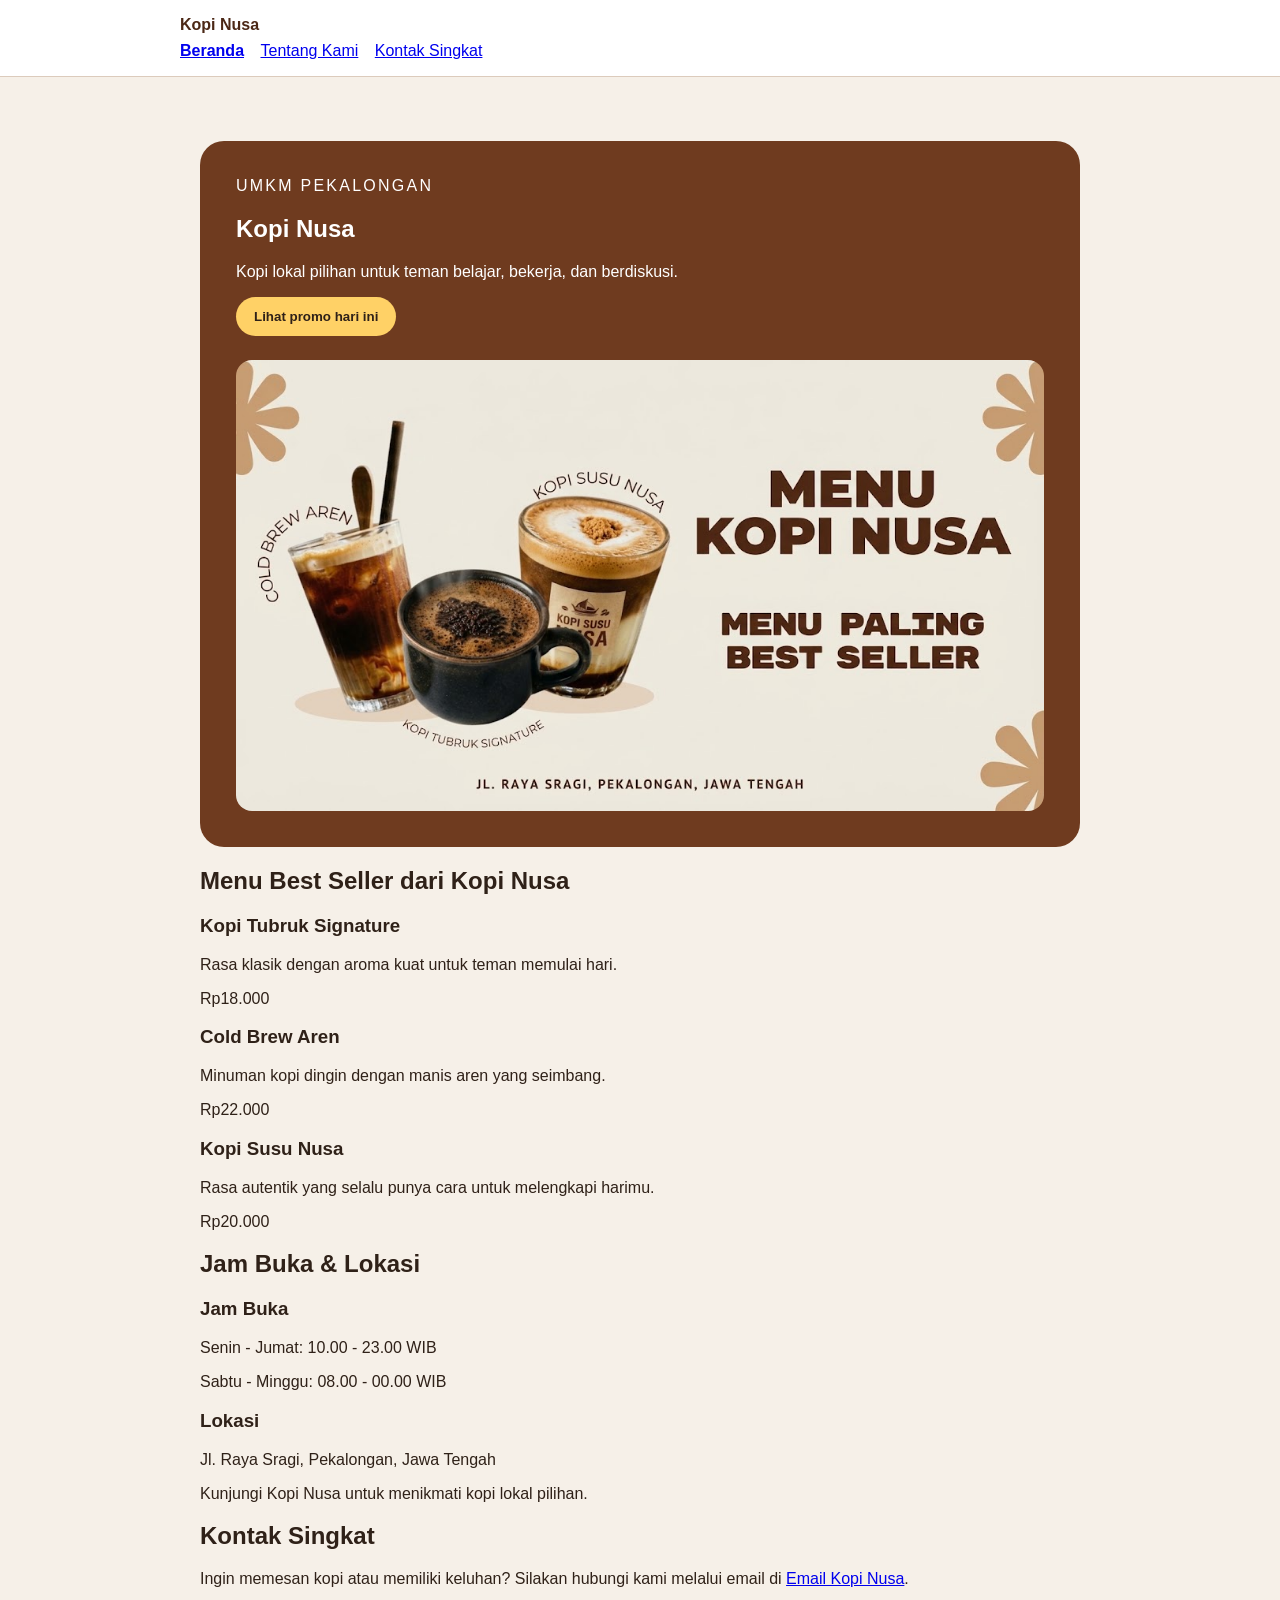
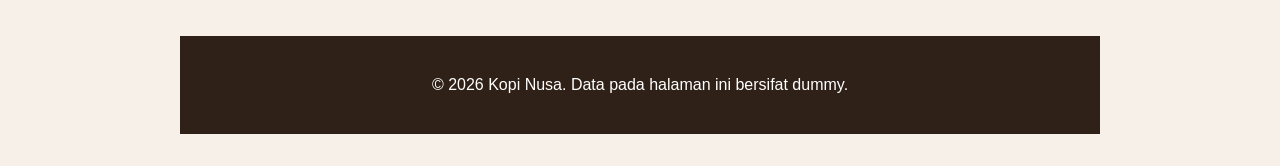
==== index.html @ a10b730d "feat: tambah semantic html dan navigasi dua halaman" ====
<!doctype html>
<html lang="id">
    <head>
        <meta charset="UTF-8">
        <meta name="viewport" content="width=device-width, initial-scale=1">
        <title>Kopi Nusa - Website UMKM</title>
        <link rel="stylesheet" href="css/style.css">
     </head>
    
    <body>
  <a class="skip-link" href="#konten">Lewati ke konten utama</a>
  <header class="site-header">
    <nav class="nav" aria-label="Navigasi utama">
      <a class="brand" href="index.html">Kopi Nusa</a>
      <ul>
        <li><a aria-current="page" href="index.html">Beranda</a></li>
        <li><a href="tentang.html">Tentang Kami</a></li>
        <li><a href="index.html#kontak">Kontak Singkat</a></li>
      </ul>
    </nav>
  </header>

  <main id="konten" class="page">
        <main class="page">
            <section class="hero" aria-labelledby="hero-title">
  <p class="eyebrow">UMKM Pekalongan</p>
  <h1 id="hero-title">Kopi Nusa</h1>
  <p>Kopi lokal pilihan untuk teman belajar, bekerja, dan berdiskusi.</p>
  <button id="promoButton" type="button">Lihat promo hari ini</button>
  <p class="promo-text">Promo beli 2 gratis 1</p>
  <img src="assets/images/kopi-nusa.jpeg"
     alt="Tiga minuman Kopi Nusa yaitu Cold Brew Aren, Kopi Susu Nusa, dan Kopi Tubruk Signature">
</section>

            <div class="product-list">
  <article class="product-card">
    <h2>Menu Best Seller dari Kopi Nusa</h2>
    <h3>Kopi Tubruk Signature</h3>
    <p>Rasa klasik dengan aroma kuat untuk teman memulai hari.</p>
    <p class="price">Rp18.000</p>
  </article>
  <article class="product-card">
    <h3>Cold Brew Aren</h3>
    <p>Minuman kopi dingin dengan manis aren yang seimbang.</p>
    <p class="price">Rp22.000</p>
  </article>
  <article class="product-card">
    <h3>Kopi Susu Nusa</h3>
    <p>Rasa autentik yang selalu punya cara untuk melengkapi harimu.</p>
    <p class="price">Rp20.000</p>
  </article>
</div>

            <section class="info-section" aria-labelledby="info-title">
                <h2 id="info-title">Jam Buka & Lokasi</h2>

                    <section class="info-container">
                    <section class="info-card">
                    <h3>Jam Buka</h3>
                    <p>Senin - Jumat: 10.00 - 23.00 WIB</p>
                    <p>Sabtu - Minggu: 08.00 - 00.00 WIB</p>
                </section>

                <section class="info-card">
                    <h3>Lokasi</h3>
                    <p>Jl. Raya Sragi, Pekalongan, Jawa Tengah</p>
                     <p>Kunjungi Kopi Nusa untuk menikmati kopi lokal pilihan.</p>
                </section>
                
                </section>
            </section>
            <section id="kontak" class="contact">
    <h2>Kontak Singkat</h2>
    <p>
        Ingin memesan kopi atau memiliki keluhan? Silakan hubungi kami melalui email di
        <a href="mailto:kopinusasragi@gmail.com">Email Kopi Nusa</a>.
    </p>
</section>
        </main>

<footer class="site-footer">
    <p>&copy; 2026 Kopi Nusa. Data pada halaman ini bersifat dummy.</p>
</footer>

<script src="js/script.js"></script>
    </body>
</html>
---- css/style.css ----
body {
    margin: 0;
    color: #2f2118;
    background: #f6f0e8;
    font-family: Arial, sans-serif;
}

.page {
    max-width: 920px;
    margin: 0 auto;
    padding: 32px 20px;
}

.hero {
    padding: 36px;
    color: white;
    background: #6f3b1f;
    border-radius: 24px;
}

.eyebrow {
    margin: 0 0 8px;
    letter-spacing: 0.14em;
    text-transform: uppercase;
}

.products {
    padding-left: 1.2rem;
}

button {
    padding: 12px 18px;
    color:#2f2118;
    font-weight: 700;
    cursor: pointer;
    background: #ffd166;
    border: 0;
    border-radius: 999px;

}
.promo-text {
    display: none;
    margin-top: 15px;
    padding: 15px 20px;
    background: #ffd166;
    color: #2f2118;
    border-radius: 12px;
    font-weight: bold;
}

.skip-link {
    position: absolute;
    left: -9999px;
    padding: 8px 12px;
    color: white;
    background: #2f2118;
}

.skip-link:focus {
    top: 8px;
    left: 8px;
}

.site-header {
    padding: 16px 20px;
    background: white;
    border-bottom: 1px solid #dccbbc;
}

.nav {
    max-width: 920px;
    margin: 0 auto;
}

.brand {
    display: inline-block;
    margin-bottom: 8px;
    color: #4b2715;
    font-weight: 800;
    text-decoration: none;
}

.nav ul {
    padding: 0;
    margin: 0;
    list-style: none;
}

.nav li {
    display: inline-block;
    margin-right: 12px;
}

.nav a[aria-current="page"] {
    font-weight: 800;
}

a:focus-visible,
button:focus-visible {
    outline: 3px solid #2563eb;
    outline-offset: 3px;
}

.site-footer {
    padding: 24px 20px;
    color: white;
    text-align: center;
    background: #2f2118;
}

.hero img {
    display: block;
    width: 100%;
    height: auto;
    margin-top: 24px;
    border-radius: 16px;
}
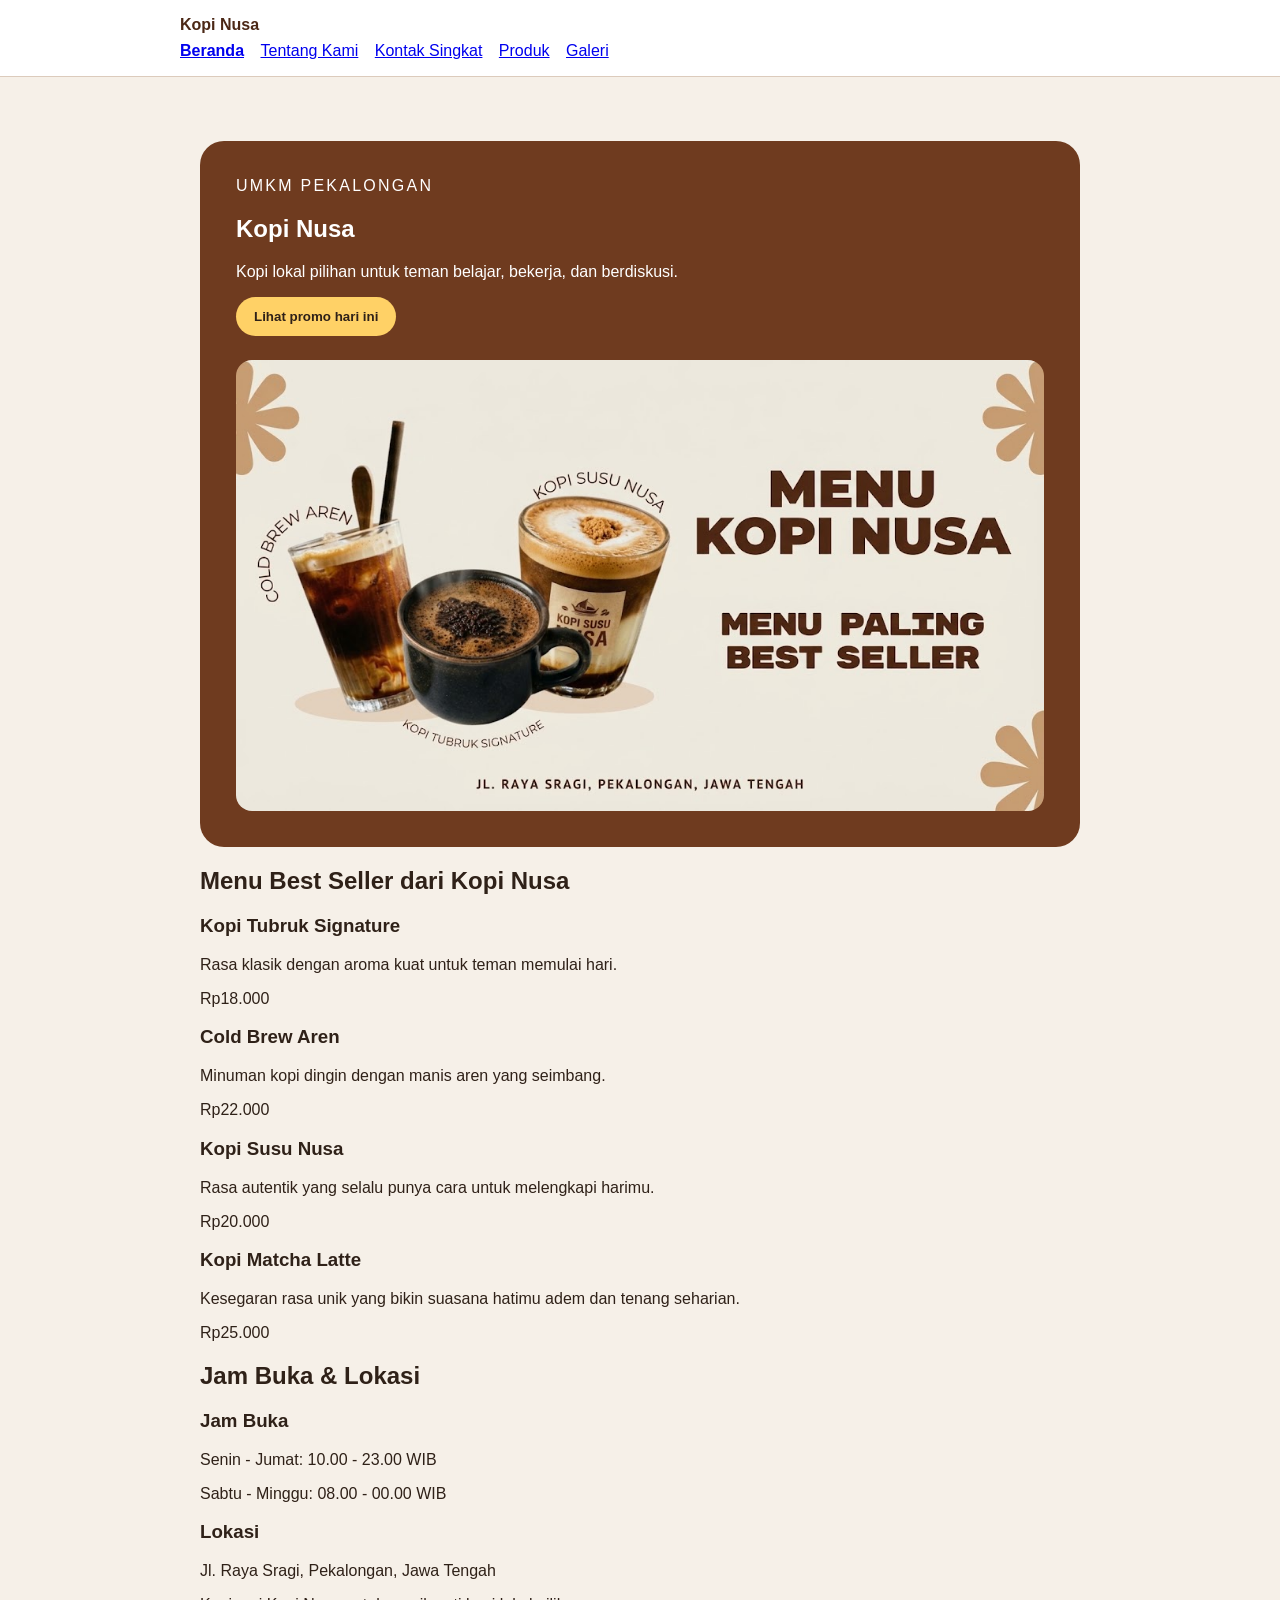
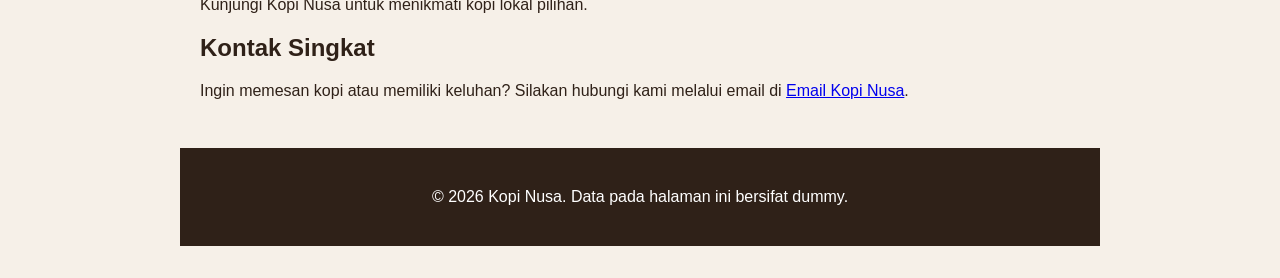
==== commit 72d7a0fa: "feat: tambah media dan tabel katalog" ====
--- a/index.html
+++ b/index.html
@@ -16,6 +16,8 @@
         <li><a aria-current="page" href="index.html">Beranda</a></li>
         <li><a href="tentang.html">Tentang Kami</a></li>
         <li><a href="index.html#kontak">Kontak Singkat</a></li>
+        <li><a href="produk.html">Produk</a></li>
+        <li><a href="galeri.html">Galeri</a></li>
       </ul>
     </nav>
   </header>
@@ -48,6 +50,11 @@
     <h3>Kopi Susu Nusa</h3>
     <p>Rasa autentik yang selalu punya cara untuk melengkapi harimu.</p>
     <p class="price">Rp20.000</p>
+  </article>
+   <article class="product-card">
+    <h3>Kopi Matcha Latte</h3>
+    <p>Kesegaran rasa unik yang bikin suasana hatimu adem dan tenang seharian.</p>
+    <p class="price">Rp25.000</p>
   </article>
 </div>
 
--- a/css/style.css
+++ b/css/style.css
@@ -114,4 +114,16 @@
     height: auto;
     margin-top: 24px;
     border-radius: 16px;
-}+}
+
+img { 
+    max-width: 100%; height: auto; 
+}
+figure {
+     margin: 0 0 24px; 
+    }
+figcaption { margin-top: 8px; color: #6b5b52; }
+table { width: 100%; border-collapse: collapse; }
+caption { margin-bottom: 8px; font-weight: 700; text-align: left; }
+th,
+td { padding: 10px; text-align: left; border: 1px solid #dccbbc; }
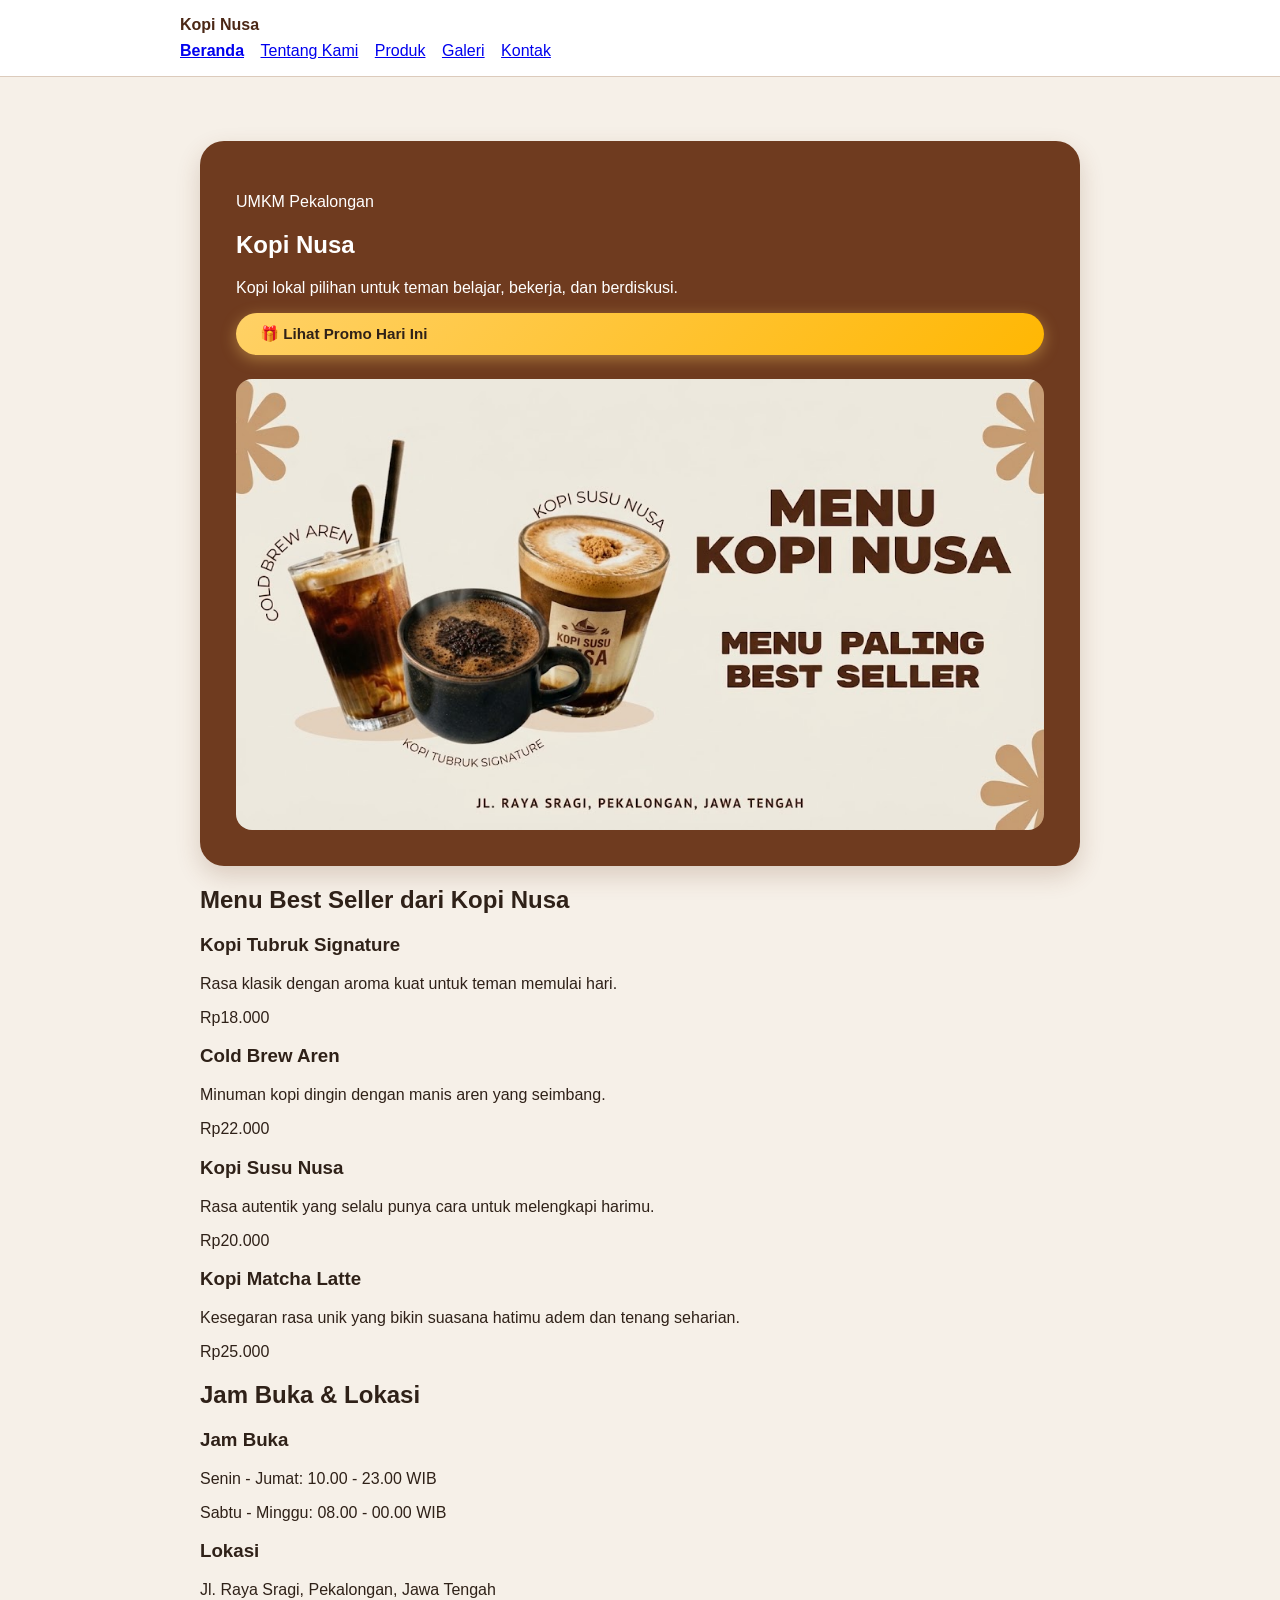
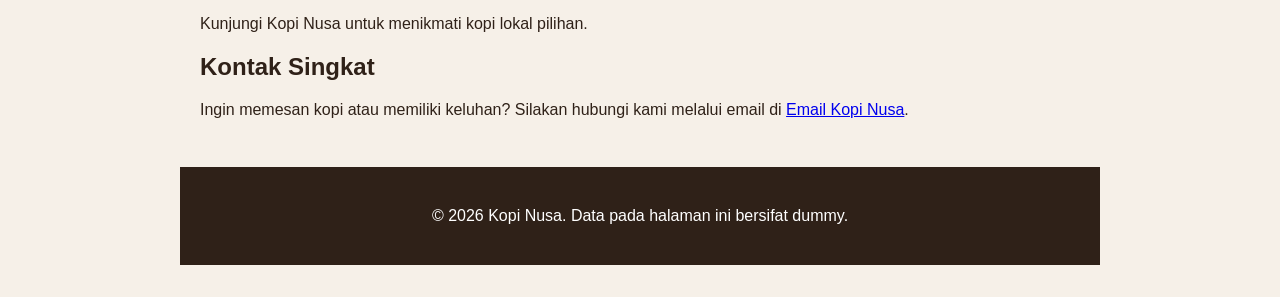
==== commit 81125053: "feat: tambah form kontak aksesibel dan preview" ====
--- a/index.html
+++ b/index.html
@@ -15,21 +15,24 @@
       <ul>
         <li><a aria-current="page" href="index.html">Beranda</a></li>
         <li><a href="tentang.html">Tentang Kami</a></li>
-        <li><a href="index.html#kontak">Kontak Singkat</a></li>
         <li><a href="produk.html">Produk</a></li>
         <li><a href="galeri.html">Galeri</a></li>
+        <li><a href="kontak.html">Kontak</a></li>
       </ul>
     </nav>
   </header>
 
   <main id="konten" class="page">
         <main class="page">
-            <section class="hero" aria-labelledby="hero-title">
+           <!-- KODE BARU -->
+<section class="hero" aria-labelledby="hero-title">
   <p class="eyebrow">UMKM Pekalongan</p>
   <h1 id="hero-title">Kopi Nusa</h1>
   <p>Kopi lokal pilihan untuk teman belajar, bekerja, dan berdiskusi.</p>
-  <button id="promoButton" type="button">Lihat promo hari ini</button>
-  <p class="promo-text">Promo beli 2 gratis 1</p>
+  
+  <button id="promoButton" type="button">🎁 Lihat Promo Hari Ini</button>
+  <p class="promo-text">🎉 Promo Beli 2 Gratis 1, khusus hari ini!</p>
+
   <img src="assets/images/kopi-nusa.jpeg"
      alt="Tiga minuman Kopi Nusa yaitu Cold Brew Aren, Kopi Susu Nusa, dan Kopi Tubruk Signature">
 </section>
--- a/css/style.css
+++ b/css/style.css
@@ -16,36 +16,57 @@
     color: white;
     background: #6f3b1f;
     border-radius: 24px;
+    box-shadow: 0 10px 25px rgba(111, 59, 31, 0.2);
 }
 
-.eyebrow {
-    margin: 0 0 8px;
-    letter-spacing: 0.14em;
-    text-transform: uppercase;
+.hero button {
+    display: inline-flex;
+    align-items: center;
+    gap: 8px;
+    padding: 12px 24px;
+    color: #2f2118;
+    font-weight: 700;
+    font-size: 0.95rem;
+    cursor: pointer;
+    background: linear-gradient(135deg, #ffd166, #ffb703);
+    border: none;
+    border-radius: 999px;
+    box-shadow: 0 4px 15px rgba(255, 209, 102, 0.4);
+    transition: all 0.25s cubic-bezier(0.175, 0.885, 0.32, 1.275);
 }
 
-.products {
-    padding-left: 1.2rem;
+.hero button:hover {
+    transform: translateY(-2px) scale(1.02);
+    box-shadow: 0 8px 20px rgba(255, 209, 102, 0.5);
 }
 
-button {
-    padding: 12px 18px;
-    color:#2f2118;
-    font-weight: 700;
-    cursor: pointer;
-    background: #ffd166;
-    border: 0;
-    border-radius: 999px;
+.hero button:active {
+    transform: translateY(1px) scale(0.98);
+}
 
-}
 .promo-text {
     display: none;
-    margin-top: 15px;
-    padding: 15px 20px;
-    background: #ffd166;
-    color: #2f2118;
+    margin-top: 18px;
+    padding: 14px 20px;
+    background: rgba(255, 255, 255, 0.15);
+    backdrop-filter: blur(8px);
+    color: #ffffff;
+    border-left: 4px solid #ffd166;
     border-radius: 12px;
-    font-weight: bold;
+    font-weight: 700;
+    font-size: 1rem;
+    animation: slideDown 0.35s ease forwards;
+}
+
+@keyframes slideDown {
+    from {
+        opacity: 0;
+        transform: translateY(-8px);
+    }
+    to {
+        opacity: 1;
+        transform: translateY(0);
+    }
 }
 
 .skip-link {
@@ -126,4 +147,33 @@
 table { width: 100%; border-collapse: collapse; }
 caption { margin-bottom: 8px; font-weight: 700; text-align: left; }
 th,
-td { padding: 10px; text-align: left; border: 1px solid #dccbbc; }+td { padding: 10px; text-align: left; border: 1px solid #dccbbc; }
+.field { margin-bottom: 16px; }
+
+.field label { font-weight: 600; color: #4b2715; }
+
+input[type="text"],
+input[type="email"],
+input[type="tel"],
+select,
+textarea {
+    width: 100%;
+    padding: 10px 12px;
+    border: 1px solid #dccbbc;
+    border-radius: 8px;
+    box-sizing: border-box;
+}
+
+fieldset {
+    border: 1px solid #dccbbc;
+    border-radius: 8px;
+    padding: 12px;
+}
+
+button {
+    width: 100%;
+    background: #6f3b1f;
+    color: white;
+    padding: 12px;
+    border-radius: 8px;
+}
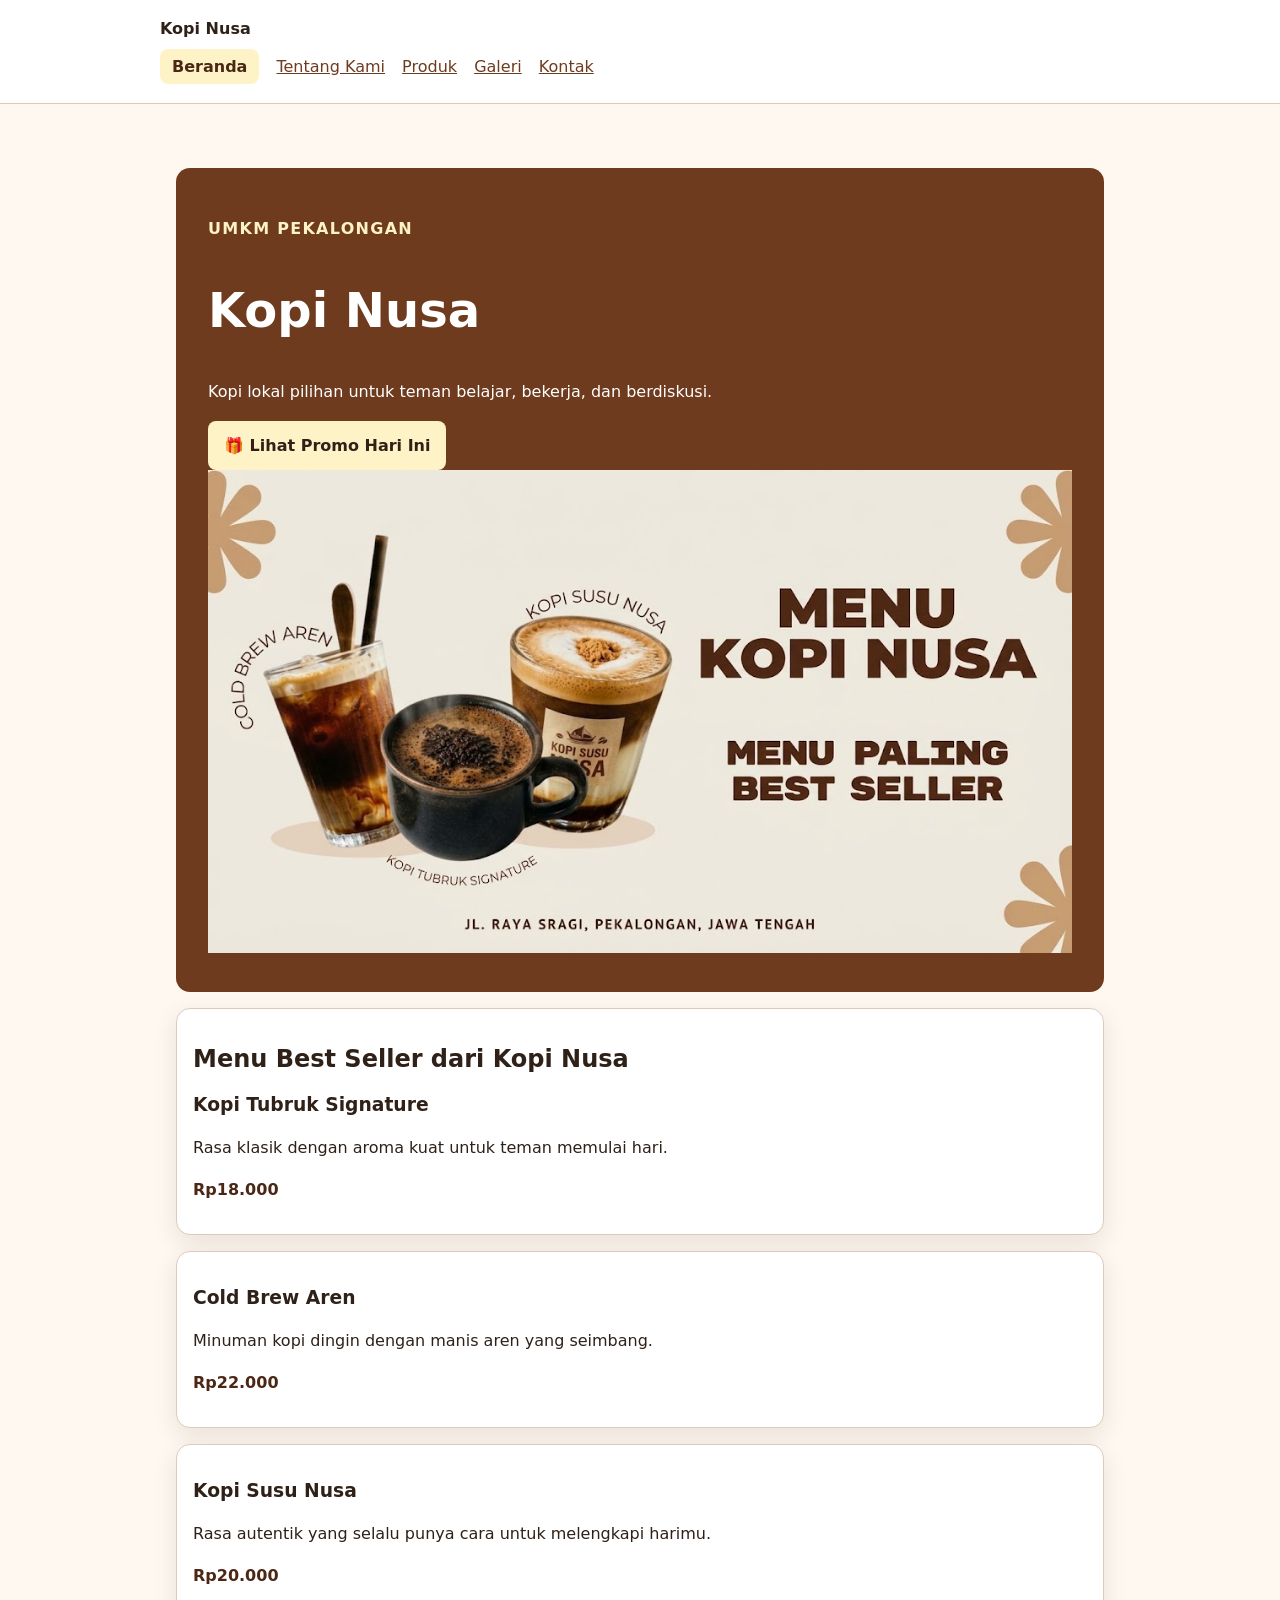
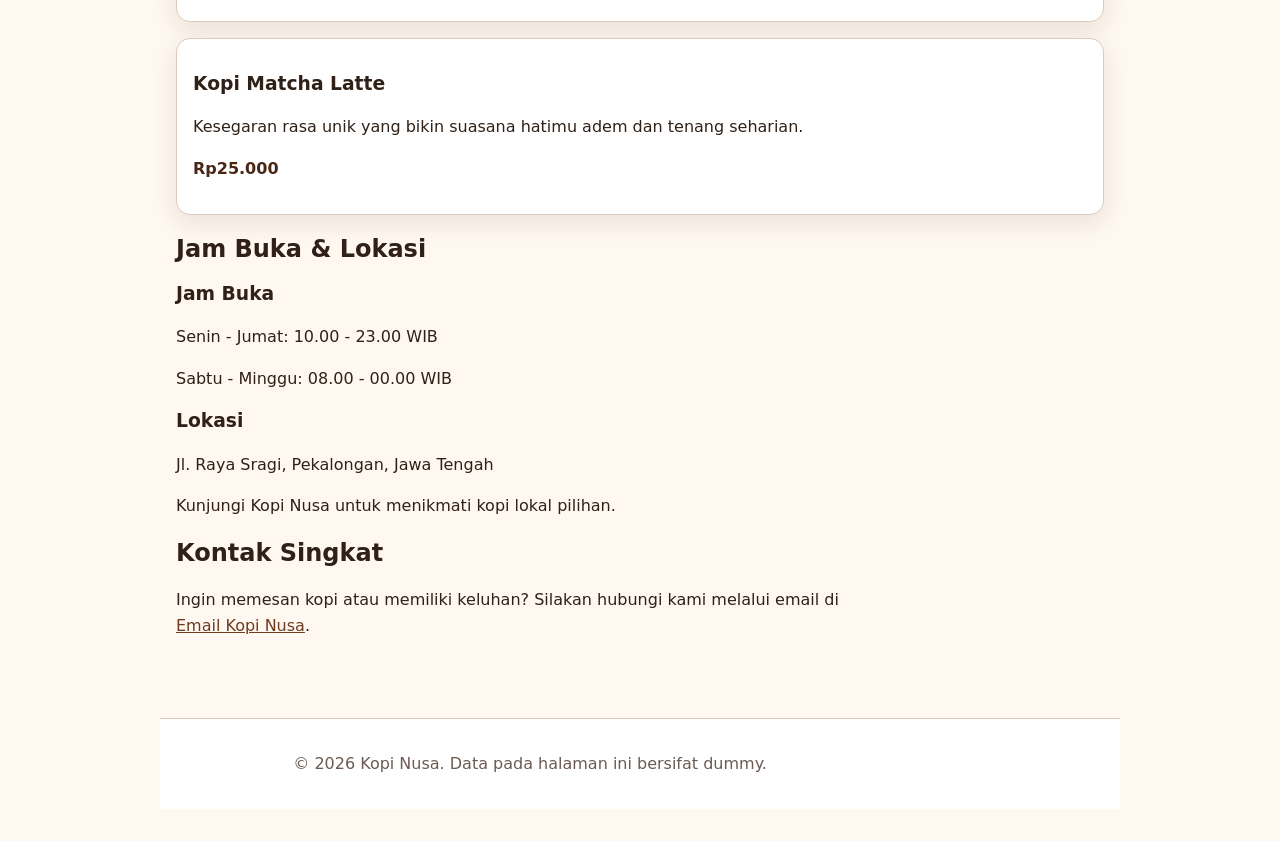
==== commit cc7d95a8: "feat: bangun fondasi css dan design token" ====
--- a/index.html
+++ b/index.html
@@ -24,7 +24,6 @@
 
   <main id="konten" class="page">
         <main class="page">
-           <!-- KODE BARU -->
 <section class="hero" aria-labelledby="hero-title">
   <p class="eyebrow">UMKM Pekalongan</p>
   <h1 id="hero-title">Kopi Nusa</h1>
--- a/css/style.css
+++ b/css/style.css
@@ -1,179 +1,308 @@
+:root {
+  --color-primary: #6f3b1f;
+  --color-primary-strong: #4b2715;
+  --color-text: #2f2118;
+  --color-muted: #6b5b52;
+  --color-surface: #ffffff;
+  --color-surface-soft: #fff8f0;
+  --color-border: #dccbbc;
+  --color-focus: #1d4ed8;
+
+  --space-1: 0.5rem;
+  --space-2: 0.75rem;
+  --space-3: 1rem;
+  --space-4: 1.5rem;
+  --space-5: 2rem;
+
+  --radius-sm: 0.5rem;
+  --radius-md: 0.875rem;
+
+  --shadow-card: 0 0.5rem 1.5rem rgb(47 33 24 / 0.1);
+}
+
+*,
+*::before,
+*::after {
+  box-sizing: border-box;
+}
+
+html {
+  color-scheme: light;
+}
+
 body {
-    margin: 0;
-    color: #2f2118;
-    background: #f6f0e8;
-    font-family: Arial, sans-serif;
-}
-
+  margin: 0;
+  color: var(--color-text);
+  background: var(--color-surface-soft);
+  font-family: system-ui, -apple-system, BlinkMacSystemFont, "Segoe UI", sans-serif;
+  font-size: 1rem;
+  line-height: 1.6;
+}
+
+img {
+  max-width: 100%;
+  height: auto;
+}
+
+a {
+  color: var(--color-primary);
+}
+
+a:hover {
+  color: var(--color-primary-strong);
+}
+
+:focus-visible {
+  outline: 3px solid var(--color-focus);
+  outline-offset: 3px;
+}
+
+.skip-link {
+  position: absolute;
+  top: -5rem;
+  left: var(--space-3);
+  padding: var(--space-2) var(--space-3);
+  color: var(--color-surface);
+  background: var(--color-text);
+}
+
+.skip-link:focus {
+  top: var(--space-3);
+}
+
+.site-header,
+.site-footer {
+  padding: var(--space-3) var(--space-4);
+  background: var(--color-surface);
+  border-bottom: 1px solid var(--color-border);
+}
+
+.site-footer {
+  margin-top: var(--space-5);
+  color: var(--color-muted);
+  text-align: center;
+  border-top: 1px solid var(--color-border);
+  border-bottom: 0;
+}
+
+.nav,
 .page {
-    max-width: 920px;
-    margin: 0 auto;
-    padding: 32px 20px;
+  width: min(100% - 2rem, 60rem);
+  margin-inline: auto;
+}
+
+.brand {
+  display: inline-block;
+  margin-bottom: var(--space-2);
+  color: var(--color-text);
+  font-weight: 800;
+  text-decoration: none;
+}
+
+.nav ul {
+  padding: 0;
+  margin: 0;
+  list-style: none;
+}
+
+.nav li {
+  display: inline-block;
+  margin: 0 var(--space-2) var(--space-1) 0;
+}
+
+.nav a[aria-current="page"] {
+  padding: var(--space-1) var(--space-2);
+  color: var(--color-primary-strong);
+  font-weight: 700;
+  text-decoration: none;
+  background: #fef3c7;
+  border-radius: var(--radius-sm);
+}
+
+.page {
+  padding-block: var(--space-5);
 }
 
 .hero {
-    padding: 36px;
-    color: white;
-    background: #6f3b1f;
-    border-radius: 24px;
-    box-shadow: 0 10px 25px rgba(111, 59, 31, 0.2);
+  padding: var(--space-5);
+  color: var(--color-surface);
+  background: var(--color-primary);
+  border-radius: var(--radius-md);
+}
+
+h1,
+h2,
+h3 {
+  line-height: 1.2;
+  text-wrap: balance;
+}
+
+h1 {
+  font-size: clamp(2rem, 6vw, 3rem);
+}
+
+p,
+li {
+  max-width: 68ch;
+}
+
+.eyebrow {
+  color: var(--color-primary);
+  font-weight: 800;
+  letter-spacing: 0.08em;
+  text-transform: uppercase;
+}
+
+.hero .eyebrow {
+  color: #fef3c7;
+}
+
+.price {
+  color: var(--color-primary-strong);
+  font-weight: 800;
+}
+
+.button,
+button {
+  display: inline-block;
+  padding: var(--space-2) var(--space-3);
+  color: var(--color-surface);
+  font: inherit;
+  font-weight: 700;
+  text-decoration: none;
+  cursor: pointer;
+  background: var(--color-primary);
+  border: 0;
+  border-radius: var(--radius-sm);
+}
+
+.button:hover,
+button:hover {
+  color: var(--color-surface);
+  background: var(--color-primary-strong);
 }
 
 .hero button {
-    display: inline-flex;
-    align-items: center;
-    gap: 8px;
-    padding: 12px 24px;
-    color: #2f2118;
-    font-weight: 700;
-    font-size: 0.95rem;
-    cursor: pointer;
-    background: linear-gradient(135deg, #ffd166, #ffb703);
-    border: none;
-    border-radius: 999px;
-    box-shadow: 0 4px 15px rgba(255, 209, 102, 0.4);
-    transition: all 0.25s cubic-bezier(0.175, 0.885, 0.32, 1.275);
+  color: var(--color-text);
+  background: #fef3c7;
 }
 
 .hero button:hover {
-    transform: translateY(-2px) scale(1.02);
-    box-shadow: 0 8px 20px rgba(255, 209, 102, 0.5);
-}
-
-.hero button:active {
-    transform: translateY(1px) scale(0.98);
+  color: var(--color-text);
+  background: #fde68a;
 }
 
 .promo-text {
-    display: none;
-    margin-top: 18px;
-    padding: 14px 20px;
-    background: rgba(255, 255, 255, 0.15);
-    backdrop-filter: blur(8px);
-    color: #ffffff;
-    border-left: 4px solid #ffd166;
-    border-radius: 12px;
-    font-weight: 700;
-    font-size: 1rem;
-    animation: slideDown 0.35s ease forwards;
+  display: none;
+  margin-top: var(--space-3);
+  padding: var(--space-2) var(--space-3);
+  background: rgba(255, 255, 255, 0.15);
+  backdrop-filter: blur(8px);
+  color: #ffffff;
+  border-left: 4px solid #fef3c7;
+  border-radius: var(--radius-sm);
+  font-weight: 700;
+  animation: slideDown 0.35s ease forwards;
 }
 
 @keyframes slideDown {
-    from {
-        opacity: 0;
-        transform: translateY(-8px);
-    }
-    to {
-        opacity: 1;
-        transform: translateY(0);
-    }
-}
-
-.skip-link {
-    position: absolute;
-    left: -9999px;
-    padding: 8px 12px;
-    color: white;
-    background: #2f2118;
-}
-
-.skip-link:focus {
-    top: 8px;
-    left: 8px;
-}
-
-.site-header {
-    padding: 16px 20px;
-    background: white;
-    border-bottom: 1px solid #dccbbc;
-}
-
-.nav {
-    max-width: 920px;
-    margin: 0 auto;
-}
-
-.brand {
-    display: inline-block;
-    margin-bottom: 8px;
-    color: #4b2715;
-    font-weight: 800;
-    text-decoration: none;
-}
-
-.nav ul {
-    padding: 0;
-    margin: 0;
-    list-style: none;
-}
-
-.nav li {
-    display: inline-block;
-    margin-right: 12px;
-}
-
-.nav a[aria-current="page"] {
-    font-weight: 800;
-}
-
-a:focus-visible,
-button:focus-visible {
-    outline: 3px solid #2563eb;
-    outline-offset: 3px;
-}
-
-.site-footer {
-    padding: 24px 20px;
-    color: white;
-    text-align: center;
-    background: #2f2118;
-}
-
-.hero img {
-    display: block;
-    width: 100%;
-    height: auto;
-    margin-top: 24px;
-    border-radius: 16px;
-}
-
-img { 
-    max-width: 100%; height: auto; 
-}
+  from {
+    opacity: 0;
+    transform: translateY(-8px);
+  }
+  to {
+    opacity: 1;
+    transform: translateY(0);
+  }
+}
+
+.product-card,
+.media-card,
+table,
+form {
+  margin-block: var(--space-3);
+  padding: var(--space-3);
+  background: var(--color-surface);
+  border: 1px solid var(--color-border);
+  border-radius: var(--radius-md);
+  box-shadow: var(--shadow-card);
+}
+
 figure {
-     margin: 0 0 24px; 
-    }
-figcaption { margin-top: 8px; color: #6b5b52; }
-table { width: 100%; border-collapse: collapse; }
-caption { margin-bottom: 8px; font-weight: 700; text-align: left; }
+  margin-inline: 0;
+}
+
+figcaption,
+caption {
+  color: var(--color-muted);
+}
+
+table {
+  width: 100%;
+  border-collapse: collapse;
+  border-radius: 0;
+}
+
+caption {
+  margin-bottom: var(--space-2);
+  font-weight: 700;
+  text-align: left;
+}
+
 th,
-td { padding: 10px; text-align: left; border: 1px solid #dccbbc; }
-.field { margin-bottom: 16px; }
-
-.field label { font-weight: 600; color: #4b2715; }
-
-input[type="text"],
-input[type="email"],
-input[type="tel"],
-select,
-textarea {
-    width: 100%;
-    padding: 10px 12px;
-    border: 1px solid #dccbbc;
-    border-radius: 8px;
-    box-sizing: border-box;
+td {
+  padding: var(--space-2);
+  text-align: left;
+  border: 1px solid var(--color-border);
+}
+
+th {
+  background: var(--color-surface-soft);
+}
+
+.field {
+  margin-bottom: var(--space-3);
+}
+
+.field label,
+legend {
+  display: block;
+  margin-bottom: var(--space-1);
+  font-weight: 700;
+}
+
+.field input,
+.field select,
+.field textarea {
+  width: 100%;
+  padding: var(--space-2);
+  color: inherit;
+  font: inherit;
+  background: var(--color-surface);
+  border: 1px solid var(--color-border);
+  border-radius: var(--radius-sm);
+}
+
+input[type="radio"],
+input[type="checkbox"] {
+  width: auto;
 }
 
 fieldset {
-    border: 1px solid #dccbbc;
-    border-radius: 8px;
-    padding: 12px;
-}
-
-button {
-    width: 100%;
-    background: #6f3b1f;
-    color: white;
-    padding: 12px;
-    border-radius: 8px;
+  margin: 0 0 var(--space-3);
+  padding: var(--space-3);
+  border: 1px solid var(--color-border);
+  border-radius: var(--radius-sm);
+}
+
+audio {
+  max-width: 100%;
+}
+
+#preview-form {
+  padding: var(--space-3);
+  white-space: pre-wrap;
+  background: var(--color-surface);
+  border: 1px solid var(--color-border);
+  border-radius: var(--radius-sm);
 }
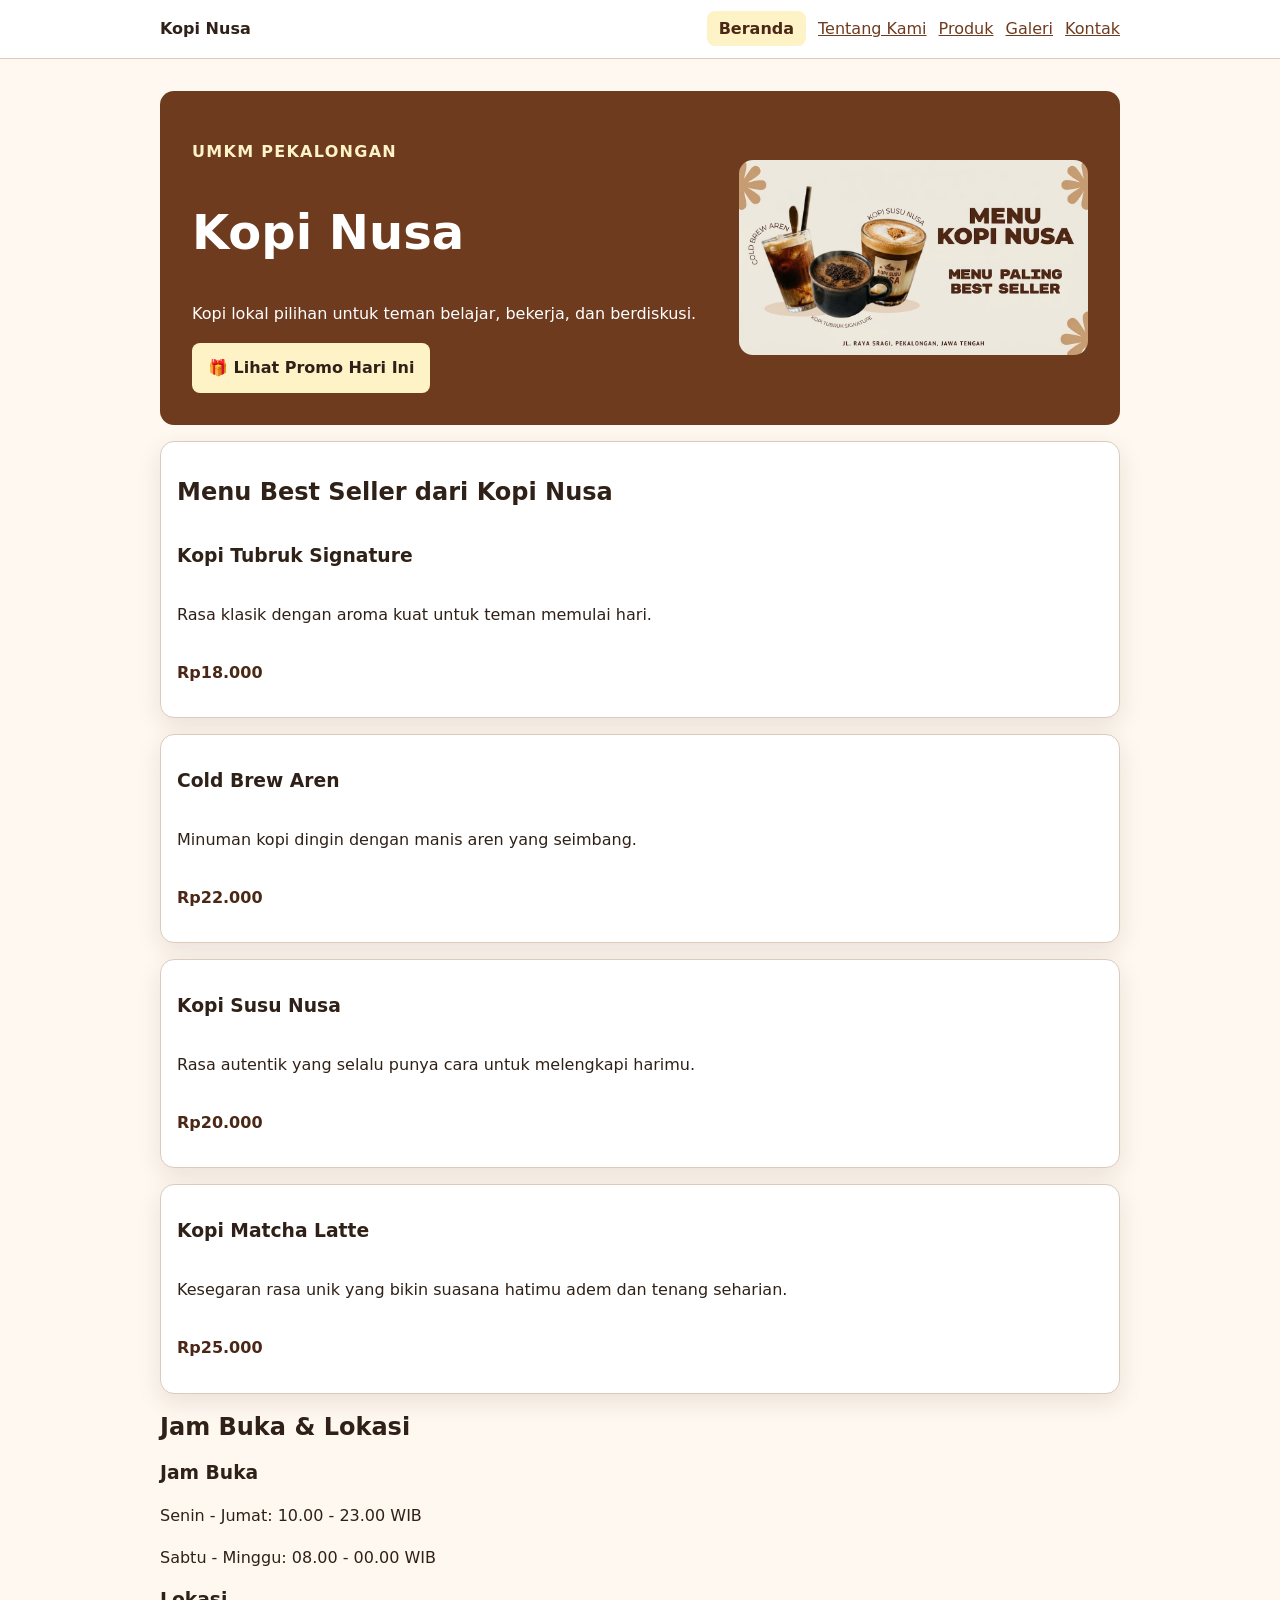
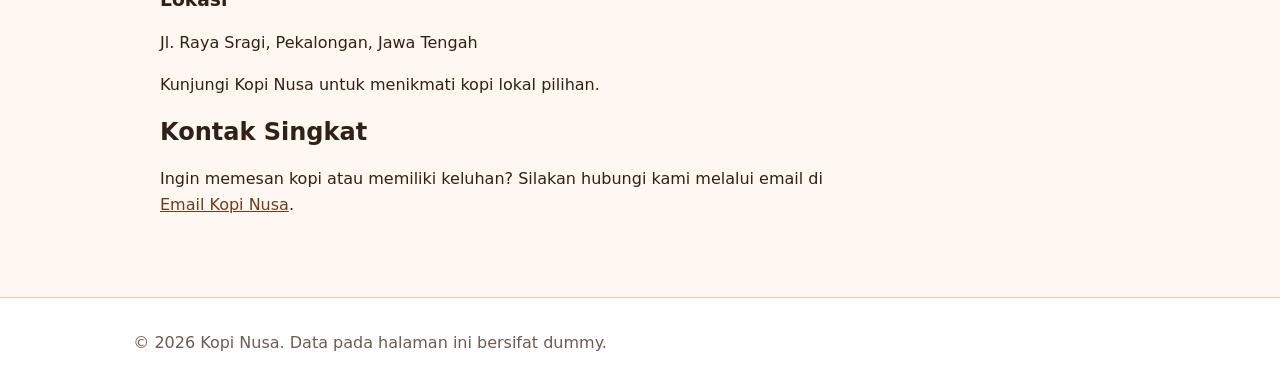
==== commit 5e6fe076: "feat: bangun layout flexbox dan grid" ====
--- a/index.html
+++ b/index.html
@@ -23,16 +23,17 @@
   </header>
 
   <main id="konten" class="page">
-        <main class="page">
-<section class="hero" aria-labelledby="hero-title">
-  <p class="eyebrow">UMKM Pekalongan</p>
-  <h1 id="hero-title">Kopi Nusa</h1>
-  <p>Kopi lokal pilihan untuk teman belajar, bekerja, dan berdiskusi.</p>
-  
-  <button id="promoButton" type="button">🎁 Lihat Promo Hari Ini</button>
-  <p class="promo-text">🎉 Promo Beli 2 Gratis 1, khusus hari ini!</p>
+      <section class="hero" aria-labelledby="hero-title">
+  <div class="hero-content">
+    <p class="eyebrow">UMKM Pekalongan</p>
+    <h1 id="hero-title">Kopi Nusa</h1>
+    <p>Kopi lokal pilihan untuk teman belajar, bekerja, dan berdiskusi.</p>
+    
+    <button id="promoButton" type="button">🎁 Lihat Promo Hari Ini</button>
+    <p class="promo-text">🎉 Promo Beli 2 Gratis 1, khusus hari ini!</p>
+  </div>
 
-  <img src="assets/images/kopi-nusa.jpeg"
+  <img class="hero-image" src="assets/images/kopi-nusa.jpeg"
      alt="Tiga minuman Kopi Nusa yaitu Cold Brew Aren, Kopi Susu Nusa, dan Kopi Tubruk Signature">
 </section>
 
--- a/css/style.css
+++ b/css/style.css
@@ -305,4 +305,71 @@
   background: var(--color-surface);
   border: 1px solid var(--color-border);
   border-radius: var(--radius-sm);
+}
+
+.nav {
+  display: flex;
+  gap: var(--space-3);
+  align-items: center;
+  justify-content: space-between;
+}
+
+.brand {
+  margin-bottom: 0;
+}
+
+.nav ul {
+  display: flex;
+  gap: var(--space-2);
+  flex-wrap: wrap;
+}
+
+.nav li {
+  margin: 0;
+}
+
+.product-card {
+  display: flex;
+  flex-direction: column;
+}
+
+.product-badge {
+  align-self: flex-start;
+  padding: 0.25rem var(--space-2);
+  color: var(--color-primary-strong);
+  font-size: 0.875rem;
+  font-weight: 800;
+  background: #fef3c7;
+  border-radius: 999px;
+}
+
+.card-actions {
+  display: flex;
+  gap: var(--space-2);
+  align-items: center;
+  flex-wrap: wrap;
+  margin-top: auto;
+}
+
+.hero {
+  display: grid;
+  grid-template-columns: 1.2fr 0.8fr;
+  gap: var(--space-4);
+  align-items: center;
+}
+
+.hero-image {
+  width: 100%;
+  border-radius: var(--radius-md);
+}
+
+.product-grid,
+.gallery-grid {
+  display: grid;
+  grid-template-columns: repeat(3, minmax(0, 1fr));
+  gap: var(--space-3);
+}
+
+.gallery-grid {
+  grid-template-columns: repeat(2, minmax(0, 1fr));
 }
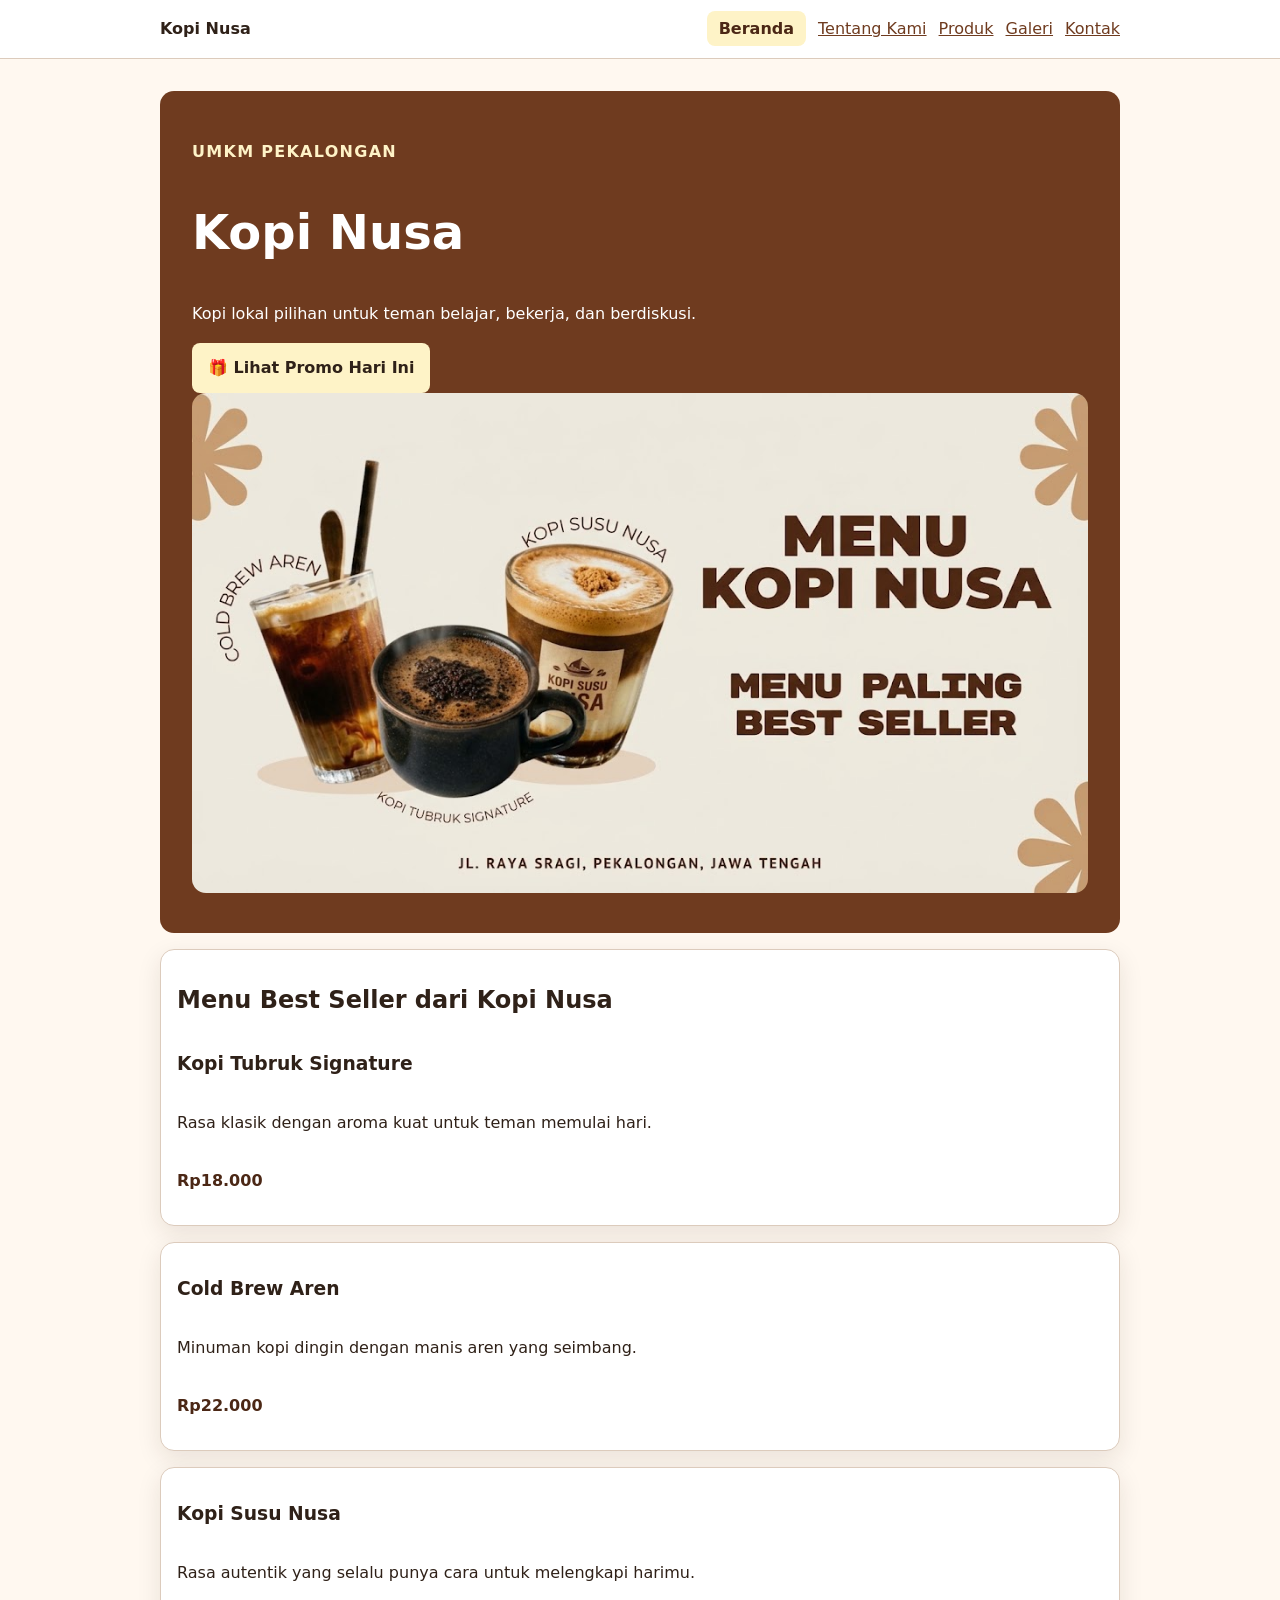
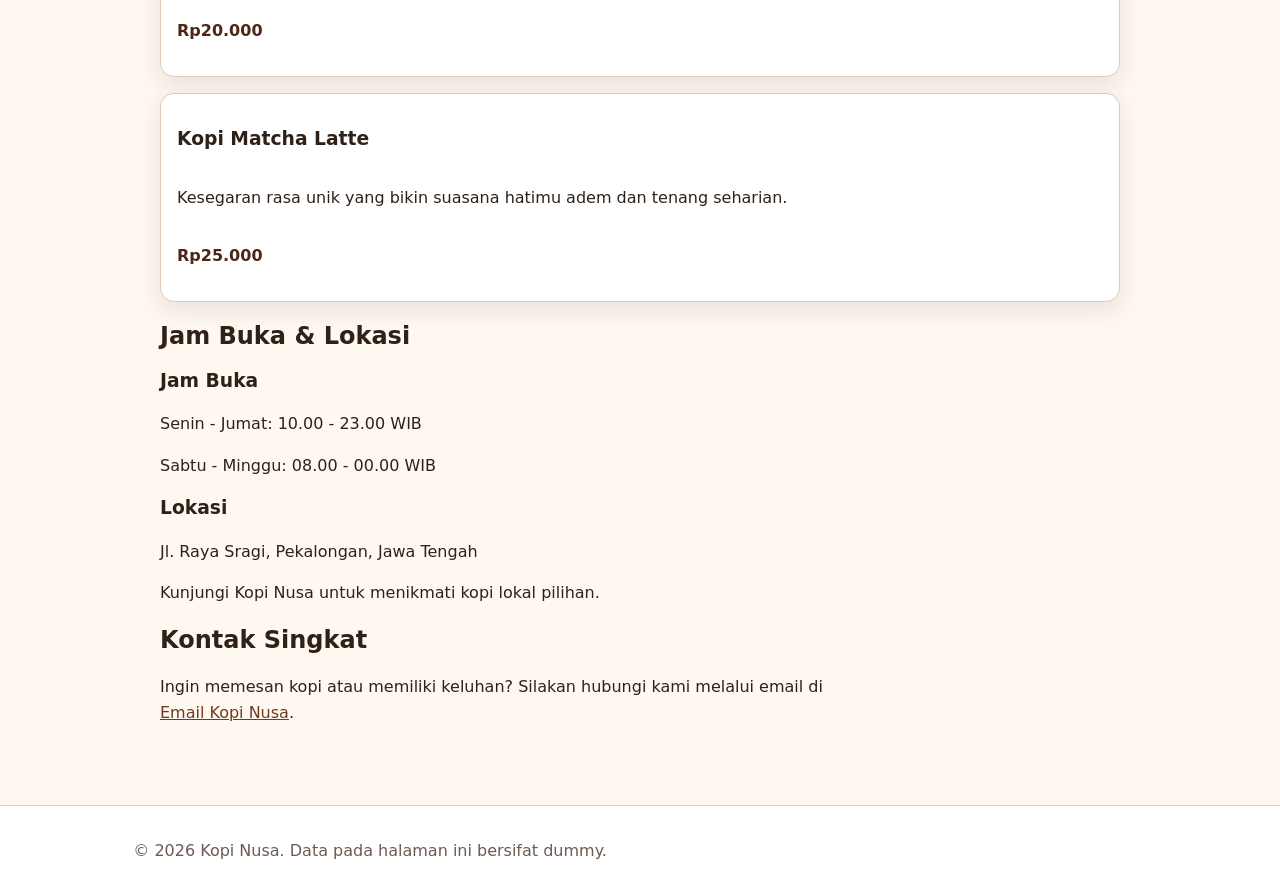
==== commit ba6fa488: "feat: terapkan responsive mobile-first" ====
--- a/index.html
+++ b/index.html
@@ -34,6 +34,7 @@
   </div>
 
   <img class="hero-image" src="assets/images/kopi-nusa.jpeg"
+     width="640" height="360"
      alt="Tiga minuman Kopi Nusa yaitu Cold Brew Aren, Kopi Susu Nusa, dan Kopi Tubruk Signature">
 </section>
 
--- a/css/style.css
+++ b/css/style.css
@@ -309,9 +309,9 @@
 
 .nav {
   display: flex;
+  flex-direction: column;
   gap: var(--space-3);
-  align-items: center;
-  justify-content: space-between;
+  align-items: flex-start;
 }
 
 .brand {
@@ -320,6 +320,7 @@
 
 .nav ul {
   display: flex;
+  flex-direction: column;
   gap: var(--space-2);
   flex-wrap: wrap;
 }
@@ -351,12 +352,7 @@
   margin-top: auto;
 }
 
-.hero {
-  display: grid;
-  grid-template-columns: 1.2fr 0.8fr;
-  gap: var(--space-4);
-  align-items: center;
-}
+.hero { grid-template-columns: 1fr; }
 
 .hero-image {
   width: 100%;
@@ -364,12 +360,28 @@
 }
 
 .product-grid,
-.gallery-grid {
-  display: grid;
-  grid-template-columns: repeat(3, minmax(0, 1fr));
-  gap: var(--space-3);
-}
+.gallery-grid { grid-template-columns: 1fr; }
 
 .gallery-grid {
   grid-template-columns: repeat(2, minmax(0, 1fr));
-}+}
+
+.table-scroll { max-width: 100%; overflow-x: auto; }
+.table-scroll:focus-visible { outline: 3px solid var(--color-focus); outline-offset: 3px; }
+.table-scroll table { min-width: 40rem; }
+
+@media (min-width: 42rem) {
+  .nav ul { flex-direction: row; }
+  .gallery-grid { grid-template-columns: repeat(2, minmax(0, 1fr)); }
+}
+
+@media (min-width: 48rem) {
+  .hero { grid-template-columns: 1.2fr 0.8fr; }
+  .product-grid { grid-template-columns: repeat(2, minmax(0, 1fr)); }
+}
+
+@media (min-width: 60rem) {
+  .nav { flex-direction: row; align-items: center; justify-content: space-between; }
+  .product-grid { grid-template-columns: repeat(3, minmax(0, 1fr)); }
+}
+
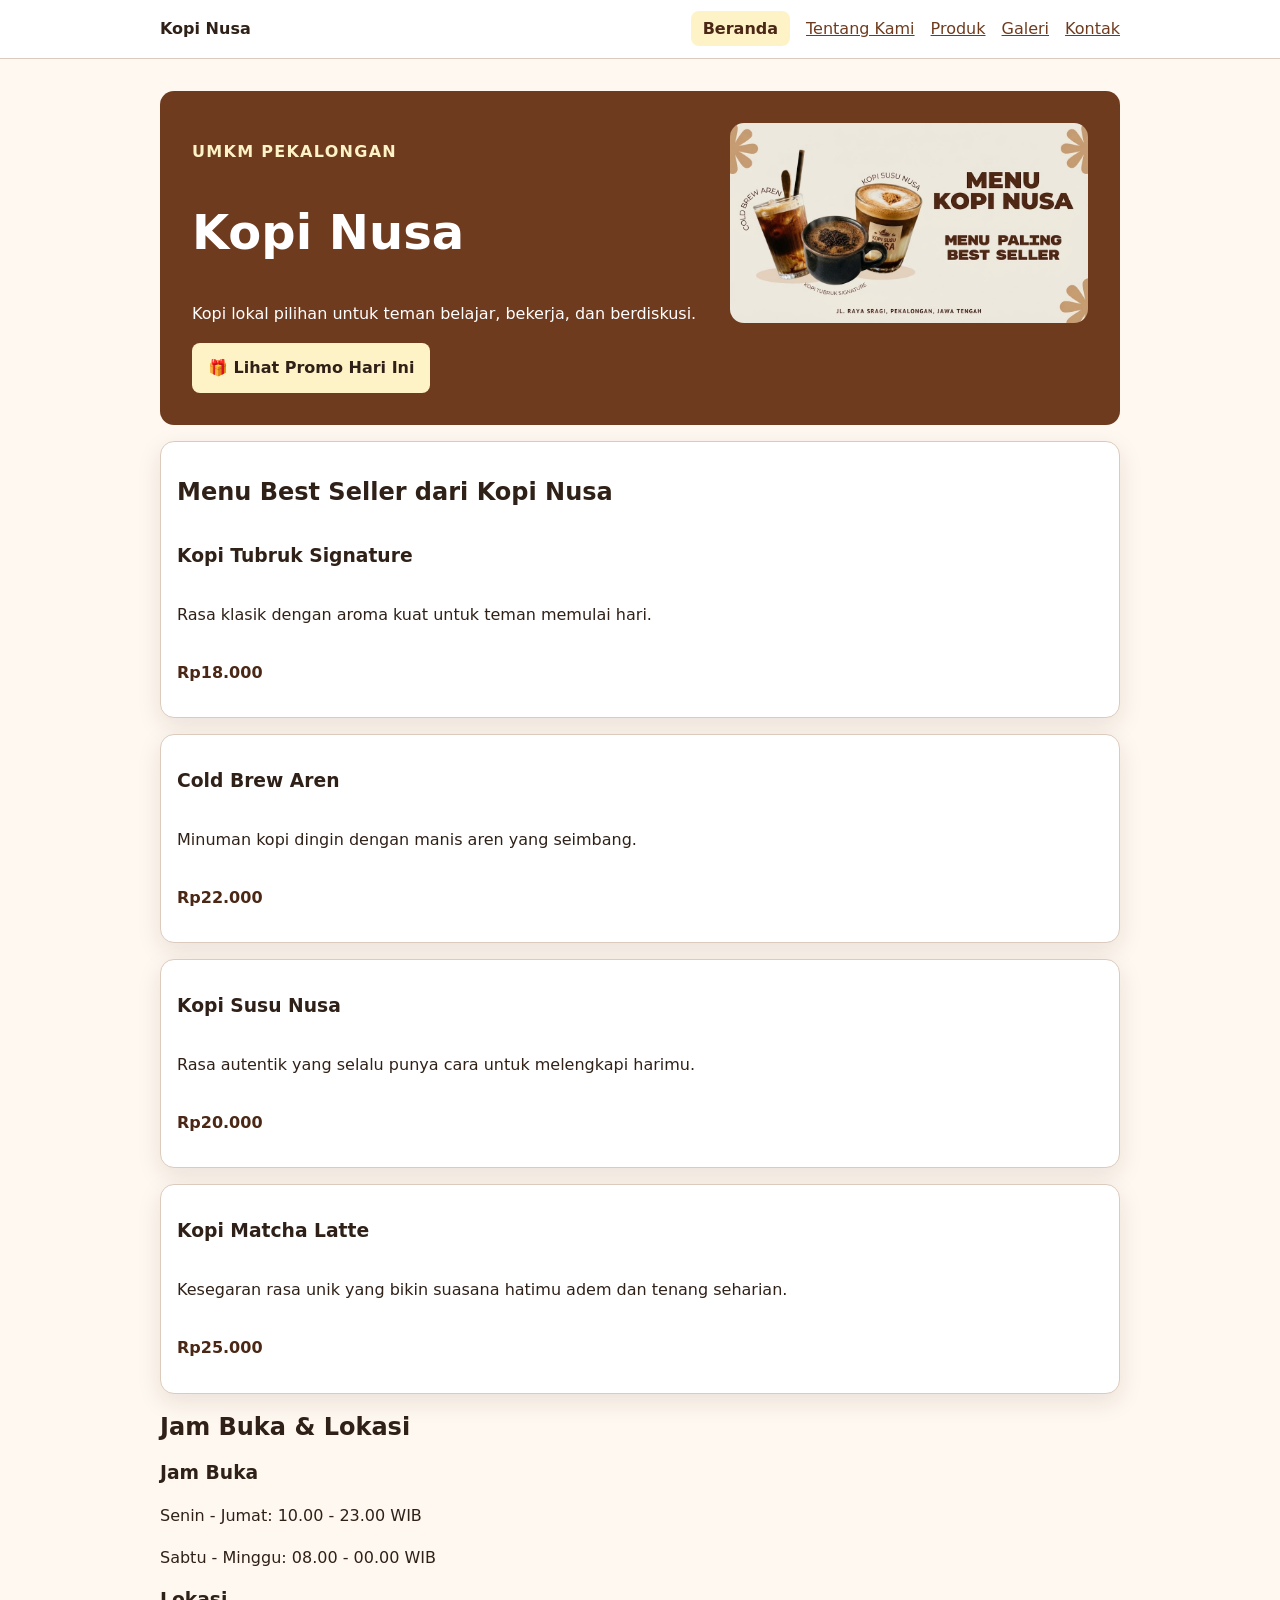
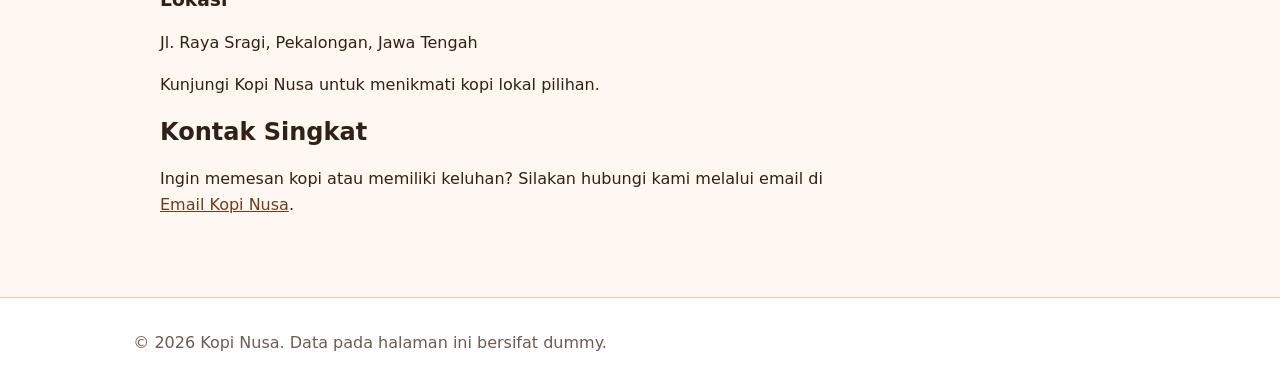
==== commit e5333817: "feat: tambahkan data produk dengan javascript" ====
--- a/index.html
+++ b/index.html
@@ -5,21 +5,32 @@
         <meta name="viewport" content="width=device-width, initial-scale=1">
         <title>Kopi Nusa - Website UMKM</title>
         <link rel="stylesheet" href="css/style.css">
+        <script src="js/app.js" defer></script>
      </head>
-    
+        <script src="js/app.js" defer></script>
     <body>
   <a class="skip-link" href="#konten">Lewati ke konten utama</a>
   <header class="site-header">
-    <nav class="nav" aria-label="Navigasi utama">
-      <a class="brand" href="index.html">Kopi Nusa</a>
-      <ul>
+   <nav class="nav" aria-label="Navigasi utama">
+    <a class="brand" href="index.html">Kopi Nusa</a>
+
+    <button class="nav-toggle" id="navToggle"
+        type="button"
+        aria-label="Buka menu navigasi"
+        aria-expanded="false">
+        <span></span>
+        <span></span>
+        <span></span>
+    </button>
+
+    <ul id="navMenu">
         <li><a aria-current="page" href="index.html">Beranda</a></li>
         <li><a href="tentang.html">Tentang Kami</a></li>
         <li><a href="produk.html">Produk</a></li>
         <li><a href="galeri.html">Galeri</a></li>
         <li><a href="kontak.html">Kontak</a></li>
-      </ul>
-    </nav>
+    </ul>
+</nav>
   </header>
 
   <main id="konten" class="page">
--- a/css/style.css
+++ b/css/style.css
@@ -85,15 +85,24 @@
   border-bottom: 0;
 }
 
-.nav,
 .page {
   width: min(100% - 2rem, 60rem);
   margin-inline: auto;
+  padding-block: var(--space-5);
+}
+
+.nav {
+  width: min(100% - 2rem, 60rem);
+  margin-inline: auto;
+  display: flex;
+  flex-direction: column;
+  gap: var(--space-3);
+  align-items: flex-start;
 }
 
 .brand {
   display: inline-block;
-  margin-bottom: var(--space-2);
+  margin-bottom: 0;
   color: var(--color-text);
   font-weight: 800;
   text-decoration: none;
@@ -103,11 +112,14 @@
   padding: 0;
   margin: 0;
   list-style: none;
+  display: flex;
+  flex-direction: column;
+  gap: var(--space-2);
+  flex-wrap: wrap;
 }
 
 .nav li {
-  display: inline-block;
-  margin: 0 var(--space-2) var(--space-1) 0;
+  margin: 0;
 }
 
 .nav a[aria-current="page"] {
@@ -117,16 +129,19 @@
   text-decoration: none;
   background: #fef3c7;
   border-radius: var(--radius-sm);
-}
-
-.page {
-  padding-block: var(--space-5);
 }
 
 .hero {
   padding: var(--space-5);
   color: var(--color-surface);
   background: var(--color-primary);
+  border-radius: var(--radius-md);
+  display: grid;
+  grid-template-columns: 1fr;
+}
+
+.hero-image {
+  width: 100%;
   border-radius: var(--radius-md);
 }
 
@@ -228,6 +243,29 @@
   box-shadow: var(--shadow-card);
 }
 
+.product-card {
+  display: flex;
+  flex-direction: column;
+}
+
+.product-badge {
+  align-self: flex-start;
+  padding: 0.25rem var(--space-2);
+  color: var(--color-primary-strong);
+  font-size: 0.875rem;
+  font-weight: 800;
+  background: #fef3c7;
+  border-radius: 999px;
+}
+
+.card-actions {
+  display: flex;
+  gap: var(--space-2);
+  align-items: center;
+  flex-wrap: wrap;
+  margin-top: auto;
+}
+
 figure {
   margin-inline: 0;
 }
@@ -258,6 +296,26 @@
 
 th {
   background: var(--color-surface-soft);
+}
+
+.product-grid,
+.gallery-grid { 
+  display: grid;
+  grid-template-columns: 1fr; 
+}
+
+.table-scroll { 
+  max-width: 100%; 
+  overflow-x: auto; 
+}
+
+.table-scroll:focus-visible { 
+  outline: 3px solid var(--color-focus); 
+  outline-offset: 3px; 
+}
+
+.table-scroll table { 
+  min-width: 40rem; 
 }
 
 .field {
@@ -307,81 +365,131 @@
   border-radius: var(--radius-sm);
 }
 
+@media (min-width: 42rem) {
+  .nav ul { 
+    flex-direction: row; 
+  }
+  .gallery-grid { 
+    grid-template-columns: repeat(2, minmax(0, 1fr)); 
+  }
+}
+
+@media (min-width: 48rem) {
+  .hero { 
+    grid-template-columns: 1.2fr 0.8fr; 
+  }
+  .product-grid { 
+    grid-template-columns: repeat(2, minmax(0, 1fr)); 
+  }
+}
+
+@media (min-width: 60rem) {
+  .nav { 
+    flex-direction: row; 
+    align-items: center; 
+    justify-content: space-between; 
+  }
+  .product-grid { 
+    grid-template-columns: repeat(3, minmax(0, 1fr)); 
+  }
+}
+
+.media-card img {
+  width: 100%;
+  height: auto;
+  display: block;
+  border-radius: var(--radius-sm);
+}
+
+.js-product-grid {
+  display: grid;
+  grid-template-columns: repeat(auto-fit, minmax(14rem, 1fr));
+  gap: var(--space-4);
+}
+
+.js-product-card {
+  padding: var(--space-4);
+  border: 1px solid var(--color-border);
+  border-radius: var(--radius-lg);
+  background: var(--color-surface);
+}
+
+.stock-badge {
+  display: inline-flex;
+  margin-block-start: var(--space-2);
+  padding: 0.25rem 0.6rem;
+  border-radius: 999px;
+  font-size: 0.85rem;
+  font-weight: 700;
+  background: #dcfce7;
+  color: #166534;
+}
+
+.stock-badge.warning {
+  background: #fef3c7;
+  color: #92400e;
+}
+
+.stock-badge.empty {
+  background: #fee2e2;
+  color: #991b1b;
+}
+
+/* Hamburger Menu */
 .nav {
-  display: flex;
-  flex-direction: column;
-  gap: var(--space-3);
-  align-items: flex-start;
-}
-
-.brand {
-  margin-bottom: 0;
+    flex-direction: row;
+    align-items: center;
+    justify-content: space-between;
+    position: relative;
 }
 
 .nav ul {
-  display: flex;
-  flex-direction: column;
-  gap: var(--space-2);
-  flex-wrap: wrap;
-}
-
-.nav li {
-  margin: 0;
-}
-
-.product-card {
-  display: flex;
-  flex-direction: column;
-}
-
-.product-badge {
-  align-self: flex-start;
-  padding: 0.25rem var(--space-2);
-  color: var(--color-primary-strong);
-  font-size: 0.875rem;
-  font-weight: 800;
-  background: #fef3c7;
-  border-radius: 999px;
-}
-
-.card-actions {
-  display: flex;
-  gap: var(--space-2);
-  align-items: center;
-  flex-wrap: wrap;
-  margin-top: auto;
-}
-
-.hero { grid-template-columns: 1fr; }
-
-.hero-image {
-  width: 100%;
-  border-radius: var(--radius-md);
-}
-
-.product-grid,
-.gallery-grid { grid-template-columns: 1fr; }
-
-.gallery-grid {
-  grid-template-columns: repeat(2, minmax(0, 1fr));
-}
-
-.table-scroll { max-width: 100%; overflow-x: auto; }
-.table-scroll:focus-visible { outline: 3px solid var(--color-focus); outline-offset: 3px; }
-.table-scroll table { min-width: 40rem; }
-
-@media (min-width: 42rem) {
-  .nav ul { flex-direction: row; }
-  .gallery-grid { grid-template-columns: repeat(2, minmax(0, 1fr)); }
-}
-
-@media (min-width: 48rem) {
-  .hero { grid-template-columns: 1.2fr 0.8fr; }
-  .product-grid { grid-template-columns: repeat(2, minmax(0, 1fr)); }
-}
-
-@media (min-width: 60rem) {
-  .nav { flex-direction: row; align-items: center; justify-content: space-between; }
-  .product-grid { grid-template-columns: repeat(3, minmax(0, 1fr)); }
-}
-
+    display: flex;
+    flex-direction: row;
+    align-items: center;
+    gap: var(--space-3);
+}
+
+.nav-toggle {
+    display: none;
+    padding: 8px;
+    background: transparent;
+    border: none;
+    cursor: pointer;
+}
+
+.nav-toggle span {
+    display: block;
+    width: 25px;
+    height: 3px;
+    margin: 5px 0;
+    background: var(--color-primary);
+    border-radius: 3px;
+}
+
+/* Tampilan HP */
+@media (max-width: 59.99rem) {
+    .nav {
+        flex-wrap: wrap;
+    }
+
+    .nav-toggle {
+        display: block;
+    }
+
+    .nav ul {
+        display: none;
+        flex-direction: column;
+        align-items: flex-start;
+        width: 100%;
+        padding: var(--space-3);
+        background: var(--color-surface);
+        border: 1px solid var(--color-border);
+        border-radius: var(--radius-md);
+    }
+
+    .nav ul.active {
+        display: flex;
+    }
+}
+
